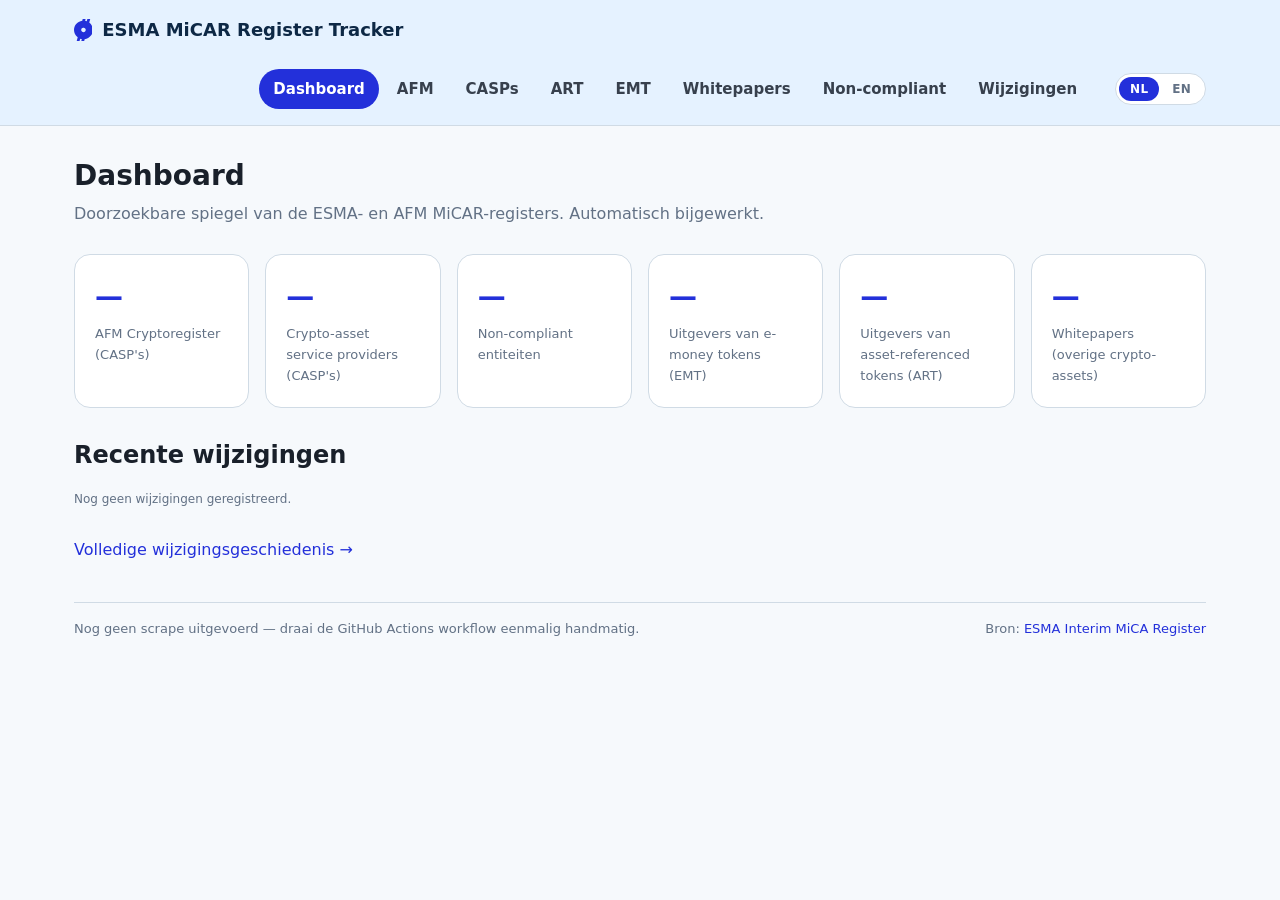
==== index.html @ 4fd8dafd "Add files via upload" ====
<!DOCTYPE html>
<html lang="nl">
<head>
<meta charset="UTF-8">
<meta name="viewport" content="width=device-width, initial-scale=1.0">
<title data-i18n="brand.title">ESMA MiCAR Register Tracker</title>
<link rel="stylesheet" href="assets/css/style.css">
</head>
<body>

<nav class="topnav">
  <div class="topnav__inner">
    <span class="topnav__brand">
      <svg viewBox="0 0 40 48" xmlns="http://www.w3.org/2000/svg"><path d="M33.2853 7.85441L35.4567 0H29.1595L27.8568 4.8861C26.6987 4.46114 25.4683 4.1789 24.2399 3.9661L25.3237 0H19.0264L18.0131 3.82144C12.5852 4.52864 7.59069 7.28865 4.26255 11.6051C-2.68702 20.4503 -0.950287 33.1875 8.0977 39.9805L5.92629 47.8323H12.1538L13.4565 42.9501C14.6146 43.3744 15.8456 43.6573 17.0734 43.8701L15.987 47.8323H22.2112L23.2969 44.0115C28.7255 43.3063 33.7233 40.5469 37.0494 36.2304C44.07 27.3139 42.3326 14.648 33.2853 7.85441ZM20.6915 28.6589C19.718 28.659 18.7662 28.3769 17.9567 27.8482C17.1472 27.3195 16.5162 26.568 16.1435 25.6887C15.7709 24.8094 15.6733 23.8418 15.8632 22.9083C16.053 21.9748 16.5217 21.1173 17.2101 20.4443C17.8985 19.7712 18.7755 19.3128 19.7303 19.1271C20.6852 18.9414 21.6749 19.0366 22.5743 19.4008C23.4738 19.765 24.2425 20.3818 24.7834 21.1732C25.3243 21.9645 25.613 22.895 25.613 23.8467C25.613 26.536 23.4416 28.6589 20.6915 28.6589Z" fill="#2330da"></path></svg>
      <span data-i18n="brand.title">ESMA MiCAR Register Tracker</span>
    </span>
    <div class="topnav__links">
      <a href="index.html" data-nav="dashboard" data-i18n="nav.dashboard">Dashboard</a>
      <a href="register.html?type=afm_casps" data-nav="afm_casps" data-i18n="nav.afm_casps">AFM</a>
      <a href="register.html?type=casps" data-nav="casps" data-i18n="nav.casps">CASPs</a>
      <a href="register.html?type=art" data-nav="art" data-i18n="nav.art">ART</a>
      <a href="register.html?type=emt" data-nav="emt" data-i18n="nav.emt">EMT</a>
      <a href="register.html?type=whitepapers" data-nav="whitepapers" data-i18n="nav.whitepapers">Whitepapers</a>
      <a href="register.html?type=non_compliant" data-nav="non_compliant" data-i18n="nav.non_compliant">Non-compliant</a>
      <a href="changelog.html" data-nav="changelog" data-i18n="nav.changelog">Wijzigingen</a>
    </div>
    <div id="lang-toggle-slot"></div>
  </div>
</nav>

<div class="wrap">
  <div class="page-header">
    <h1 data-i18n="dashboard.title">Dashboard</h1>
    <p data-i18n="dashboard.subtitle">Doorzoekbare spiegel van de 5 officiële ESMA MiCAR-registers. Automatisch bijgewerkt.</p>
  </div>

  <div id="kpi-grid" class="grid grid--6" style="margin-bottom:32px;"></div>

  <h2 data-i18n="dashboard.recentChanges">Recente wijzigingen</h2>
  <div id="recent-changes" class="changelog-list" style="margin-bottom:16px;"></div>
  <p><a href="changelog.html" data-i18n="dashboard.fullHistoryLink">Volledige wijzigingsgeschiedenis &rarr;</a></p>

  <footer class="site-footer">
    <span id="footer-checked" data-i18n="footer.lastCheckedLoading">Laatst gecontroleerd: laden…</span>
    <span><span data-i18n="footer.sourcePrefix">Bron: </span><a href="https://www.esma.europa.eu/esmas-activities/digital-finance-and-innovation/markets-crypto-assets-regulation-mica" target="_blank" rel="noopener" data-i18n="footer.sourceLinkText">ESMA Interim MiCA Register</a></span>
  </footer>
</div>

<script src="assets/js/i18n.js"></script>
<script src="assets/js/app.js"></script>
<script>
applyStaticTranslations();
renderLangToggle(document.getElementById("lang-toggle-slot"));
highlightNav("dashboard");

const KPI_ORDER = ["afm_casps", "casps", "non_compliant", "emt", "art", "whitepapers"];

(async function init() {
  const grid = document.getElementById("kpi-grid");
  const recentEl = document.getElementById("recent-changes");
  const footerChecked = document.getElementById("footer-checked");

  let meta = {};
  try { meta = await fetchJSON("data/meta.json"); } catch (e) { /* first run not done yet */ }

  footerChecked.textContent = meta.last_checked
    ? t("footer.lastChecked", formatTimestamp(meta.last_checked))
    : t("footer.neverChecked");

  for (const key of KPI_ORDER) {
    const count = meta.record_counts ? meta.record_counts[key] : undefined;
    const card = el("a", { class: "card kpi", href: `register.html?type=${key}` }, `
      <div class="kpi__val">${count !== undefined ? count : "—"}</div>
      <div class="kpi__label">${escapeHtml(REGISTERS[key].label)}</div>
    `);
    grid.appendChild(card);
  }

  let changelog = [];
  try { changelog = await fetchJSON("data/history/changelog.json"); } catch (e) { /* none yet */ }

  const recent = changelog.slice(-15).reverse();
  if (!recent.length) {
    recentEl.innerHTML = `<p class="filter-note">${escapeHtml(t("dashboard.noChanges"))}</p>`;
  } else {
    for (const c of recent) {
      recentEl.appendChild(el("div", { class: "changelog-item" }, changelogItemHtml(c)));
    }
  }
})();
</script>
</body>
</html>
---- assets/css/style.css ----
:root {
  --color-primary: #2330da;
  --color-primary-dark: #0d2845;
  --color-primary-light: #0086ff;
  --color-primary-lighter: #e5f2ff;
  --color-space-blue: #0d2845;

  --color-success: #2bc080; --color-success-lighter: #e7fbf4;
  --color-warning: #ffa800; --color-warning-lighter: #fff1d7; --color-warning-ink: #8a5a00;
  --color-error: #ff3c25; --color-error-lighter: #ffece8;

  --grey-700: #19202a; --grey-600: #37404d; --grey-500: #627185;
  --grey-400: #92a8ba; --grey-300: #d0dbe5; --grey-100: #f6f9fc; --white: #ffffff;

  --radius-sm: 4px; --radius-lg: 8px; --radius-2xl: 16px; --radius-pill: 1000px;
  --shadow-small: 0 2px 4px 0 rgba(9,10,12,.04);
  --shadow-medium: 0 4px 28px 0 rgba(9,10,12,.09);

  --bg: #f6f9fc;
  --surface: #ffffff;
  --surface-2: #e5f2ff;
  --text: #19202a;
  --text-muted: #627185;
  --border: #d0dbe5;

  --font-sans: 'Poppins', ui-sans-serif, system-ui, -apple-system, 'Segoe UI', sans-serif;
}

* { box-sizing: border-box; }

body {
  margin: 0;
  background: var(--bg);
  color: var(--text);
  font-family: var(--font-sans);
  font-size: 16px;
  line-height: 1.6;
  -webkit-font-smoothing: antialiased;
}

a { color: var(--color-primary); text-decoration: none; }
a:hover { text-decoration: underline; }

h1, h2, h3 { color: var(--text); line-height: 1.25; margin: 0 0 8px; }

.wrap { max-width: 1180px; margin: 0 auto; padding: 0 24px 64px; }

/* Top nav */
.topnav {
  background: var(--surface-2);
  border-bottom: 1px solid var(--border);
  margin-bottom: 32px;
}
.topnav__inner {
  max-width: 1180px; margin: 0 auto; padding: 16px 24px;
  display: flex; align-items: center; gap: 24px; flex-wrap: wrap;
}
.topnav__brand { display: flex; align-items: center; gap: 10px; font-weight: 700; color: var(--color-space-blue); font-size: 1.125rem; }
.topnav__brand svg { height: 22px; width: auto; }
.topnav__links { display: flex; gap: 4px; flex-wrap: wrap; margin-left: auto; }
.topnav__links a {
  color: var(--grey-600); font-weight: 600; font-size: .9375rem;
  padding: 8px 14px; border-radius: var(--radius-pill); text-decoration: none;
}
.topnav__links a:hover { background: rgba(35,48,218,.08); }
.topnav__links a.active { background: var(--color-primary); color: #fff; }

/* NL/EN language toggle, top right of the nav */
.lang-toggle {
  display: inline-flex; align-items: center; background: var(--surface); border: 1px solid var(--border);
  border-radius: var(--radius-pill); padding: 3px; gap: 2px; flex: none;
}
.lang-toggle__btn {
  font-family: inherit; font-size: .75rem; font-weight: 700; letter-spacing: .02em; cursor: pointer;
  border: none; background: none; color: var(--text-muted); border-radius: var(--radius-pill);
  padding: 5px 11px; transition: background .15s ease, color .15s ease;
}
.lang-toggle__btn:hover { color: var(--text); }
.lang-toggle__btn.is-active { background: var(--color-primary); color: #fff; }

/* Page header */
.page-header { margin-bottom: 28px; }
.page-header h1 { font-size: 1.75rem; font-weight: 700; }
.page-header p { color: var(--text-muted); margin: 4px 0 0; max-width: 70ch; }

/* Cards / grid */
.grid { display: grid; gap: 16px; }
.grid--6 { grid-template-columns: repeat(6, 1fr); }
.grid--5 { grid-template-columns: repeat(5, 1fr); }
.grid--3 { grid-template-columns: repeat(3, 1fr); }
@media (max-width: 960px) { .grid--6 { grid-template-columns: repeat(3, 1fr); } .grid--5 { grid-template-columns: repeat(2, 1fr); } .grid--3 { grid-template-columns: 1fr; } }

.card {
  background: var(--surface); border: 1px solid var(--border);
  border-radius: var(--radius-2xl); padding: 20px;
}
.kpi__val { font-size: 1.75rem; font-weight: 700; color: var(--color-primary); }
.kpi__label { color: var(--text-muted); font-size: .8125rem; margin-top: 4px; }
.kpi a { display:block; }

/* Toolbar (search + filters) */
.toolbar {
  display: flex; flex-wrap: wrap; gap: 12px; align-items: center;
  background: var(--surface); border: 1px solid var(--border); border-radius: var(--radius-2xl);
  padding: 16px 20px; margin-bottom: 12px;
}
.toolbar input[type="search"] {
  font-family: inherit; font-size: .9375rem; color: var(--text);
  border: 1px solid var(--border); border-radius: var(--radius-pill);
  padding: 10px 16px; background: var(--surface-2); flex: 1; min-width: 220px;
  transition: border-color .15s ease, background .15s ease;
}
.toolbar input[type="search"]:focus {
  outline: none; border-color: var(--color-primary); background: var(--surface);
  box-shadow: 0 0 0 3px rgba(35,48,218,.12);
}
.toolbar__count { margin-left: auto; font-size: .8125rem; color: var(--text-muted); white-space: nowrap; }
.btn {
  font-family: inherit; font-weight: 600; font-size: .875rem; cursor: pointer;
  border: 1px solid var(--border); background: var(--surface); color: var(--text);
  border-radius: var(--radius-pill); padding: 9px 18px;
  transition: background .15s ease, border-color .15s ease;
}
.btn:hover { background: var(--surface-2); border-color: var(--color-primary); }
.btn--primary { background: var(--color-primary); border-color: var(--color-primary); color: #fff; }
.btn--primary:hover { background: #1a24b0; }

/* Per-column filter row, rendered as a second <tr> inside the table header.
   Every column gets a compact control here: a text input by default, or a
   select / chip-popover for columns that declare one — styled to match the
   rest of the site (pill shapes, brand-blue focus/active states) rather than
   plain browser form controls. */
table.data thead tr.col-filter-row th.col-filter-cell {
  background: var(--surface); padding: 8px 10px 10px; cursor: default;
  position: relative; vertical-align: top;
}

.col-filter-input {
  width: 100%; box-sizing: border-box; font-family: inherit; font-size: .8125rem; font-weight: 500;
  color: var(--text); border: 1px solid var(--border); border-radius: var(--radius-pill);
  padding: 7px 14px; background: var(--surface-2);
  transition: border-color .15s ease, background-color .15s ease, box-shadow .15s ease;
}
.col-filter-input::placeholder { color: var(--grey-400); }
.col-filter-input:hover { border-color: var(--color-primary-light); }
.col-filter-input:focus {
  outline: none; border-color: var(--color-primary); background: var(--surface);
  box-shadow: 0 0 0 3px rgba(35,48,218,.12);
}

/* Reset-all-filters toolbar button — same shape as .btn, brand-blue text so
   it reads as a "clear" action rather than a primary one. */
.btn--reset { color: var(--color-primary); border-color: var(--color-primary-lighter); background: var(--color-primary-lighter); }
.btn--reset:hover { background: var(--color-primary-light); border-color: var(--color-primary-light); color: #fff; }

/* Custom single-select dropdown for Land / Toezichthouder / Status / Type
   instelling filters. A native <select> can only show plain text per option,
   so it can't carry a flag, an authority glyph, or a status colour the way
   the table cells themselves do — this popover list can. */
.col-filter-dropdown { position: relative; }
.col-filter-dropdown__btn {
  display: flex; align-items: center; justify-content: space-between; gap: 8px; width: 100%;
  font-family: inherit; font-size: .8125rem; font-weight: 600; color: var(--text-muted); cursor: pointer;
  border: 1px solid var(--border); border-radius: var(--radius-pill); background: var(--surface-2);
  padding: 7px 10px 7px 12px; transition: border-color .15s ease, background-color .15s ease, color .15s ease;
}
.col-filter-dropdown__btn:hover { border-color: var(--color-primary-light); color: var(--text); }
.col-filter-dropdown__btn.has-selection { background: var(--color-primary-lighter); border-color: var(--color-primary-light); color: var(--color-primary); }
.col-filter-dropdown__current {
  display: inline-flex; align-items: center; gap: 6px; overflow: hidden; text-overflow: ellipsis; white-space: nowrap;
}
.col-filter-dropdown__chevron { width: 12px; height: 12px; flex: none; }

.col-filter-dropdown__list {
  display: none; position: absolute; top: calc(100% + 6px); left: 0; z-index: 30;
  min-width: 210px; max-width: 280px; max-height: 260px; overflow-y: auto;
  background: var(--surface); border: 1px solid var(--border); border-radius: var(--radius-lg);
  box-shadow: var(--shadow-medium); padding: 6px;
}
.col-filter-dropdown__list.open { display: block; }
.col-filter-dropdown__option {
  display: flex; align-items: center; gap: 8px; font-size: .875rem; color: var(--text);
  padding: 8px 10px; border-radius: var(--radius-sm); cursor: pointer; white-space: nowrap;
}
.col-filter-dropdown__option:hover { background: var(--surface-2); }
.col-filter-dropdown__option.is-selected { background: var(--color-primary-lighter); color: var(--color-primary); font-weight: 600; }
.col-filter-dropdown__check { width: 14px; height: 14px; margin-left: auto; flex: none; visibility: hidden; }
.col-filter-dropdown__option.is-selected .col-filter-dropdown__check { visibility: visible; }

/* Search box pinned to the top of a dropdown popover (Land / Toezichthouder
   have too many options to scan by eye — typing "nede" narrows to Nederland). */
.col-filter-dropdown__search {
  display: block; width: 100%; box-sizing: border-box; margin-bottom: 6px;
  font-family: inherit; font-size: .8125rem; color: var(--text);
  border: 1px solid var(--border); border-radius: var(--radius-pill);
  padding: 6px 12px; background: var(--surface-2);
}
.col-filter-dropdown__search:focus {
  outline: none; border-color: var(--color-primary); background: var(--surface);
  box-shadow: 0 0 0 3px rgba(35,48,218,.12);
}

/* Icons shown inside dropdown option rows (and the button once selected) */
.dropdown-icon--flag { font-size: 1.05em; line-height: 1; }
.status-dot { display: inline-block; width: 9px; height: 9px; border-radius: 50%; flex: none; }
.status-dot--active { background: var(--color-success); }
.status-dot--withdrawn { background: var(--grey-400); }
.status-dot--unknown { background: var(--grey-300); }

/* Chip-popover column filter (used where a column can have multiple values
   selected at once, OR-combined — e.g. CASP Diensten). A native <select>
   can't express "any of these N", and there are too many options (10 MiCAR
   services) to lay out flat inside a table header cell, hence the popover. */
.col-filter-chips { position: relative; }
.col-filter-chips__btn {
  display: flex; align-items: center; justify-content: space-between; gap: 8px; width: 100%;
  font-family: inherit; font-size: .8125rem; font-weight: 600; color: var(--text-muted); cursor: pointer;
  border: 1px solid var(--border); border-radius: var(--radius-pill); background: var(--surface-2);
  padding: 7px 12px; transition: border-color .15s ease, background-color .15s ease, color .15s ease;
}
.col-filter-chips__btn:hover { border-color: var(--color-primary-light); color: var(--text); }
.col-filter-chips__btn.has-selection { background: var(--color-primary-lighter); border-color: var(--color-primary-light); color: var(--color-primary); }
.col-filter-chips__count {
  display: inline-flex; align-items: center; justify-content: center; min-width: 18px; height: 18px;
  padding: 0 5px; border-radius: var(--radius-pill); background: var(--color-primary); color: #fff;
  font-size: .6875rem; font-weight: 700; line-height: 1;
}

.chip-popover {
  display: none; flex-wrap: wrap; gap: 6px; position: absolute; top: calc(100% + 6px); left: 0; z-index: 30;
  width: max-content; max-width: 280px; background: var(--surface); border: 1px solid var(--border);
  border-radius: var(--radius-lg); box-shadow: var(--shadow-medium); padding: 10px;
}
.chip-popover.open { display: flex; }
.chip-popover__clear {
  flex-basis: 100%; text-align: left; font-family: inherit; font-size: .75rem; font-weight: 600;
  color: var(--color-primary); background: none; border: none; cursor: pointer; padding: 0 0 6px; margin: 0;
}
.chip-popover__clear:hover { text-decoration: underline; }
.chip-popover__btn {
  display: inline-flex; align-items: center; gap: 6px; font-family: inherit; font-size: .8125rem; font-weight: 600;
  color: var(--text-muted); cursor: pointer; background: var(--surface-2); border: 1px solid transparent;
  border-radius: var(--radius-pill); padding: 6px 12px 6px 8px; white-space: nowrap;
  transition: background .15s ease, color .15s ease, border-color .15s ease;
}
.chip-popover__btn svg { width: 14px; height: 14px; flex: none; }
.chip-popover__btn:hover { border-color: var(--color-primary-light); color: var(--text); }
.chip-popover__btn.is-active { background: var(--color-primary); color: #fff; }
.chip-popover__btn.is-active svg { color: #fff; }

/* Table */
.table-wrap { overflow-x: auto; background: var(--surface); border: 1px solid var(--border); border-radius: var(--radius-2xl); }
table.data { width: 100%; border-collapse: collapse; font-size: .9375rem; }
table.data th, table.data td { text-align: left; padding: 11px 14px; border-bottom: 1px solid var(--border); white-space: nowrap; }
table.data td.wrap-cell { white-space: normal; max-width: 320px; overflow-wrap: break-word; }
table.data th { font-weight: 600; color: var(--text); background: var(--surface-2); position: sticky; top: 0; cursor: pointer; user-select: none; }
table.data th .arrow { color: var(--text-muted); font-size: .75rem; margin-left: 4px; }
table.data tbody tr:hover { background: var(--surface-2); cursor: pointer; }
table.data tr:last-child td { border-bottom: none; }
.empty-row td { text-align: center; color: var(--text-muted); padding: 32px; }

/* Compact "ellipsis" cells — long text truncates with "…", full text on hover */
.cell-ellipsis {
  display: inline-block; max-width: 220px; overflow: hidden; text-overflow: ellipsis;
  white-space: nowrap; vertical-align: bottom;
}

/* Flag + country code cell */
.flag-cell { display: inline-flex; align-items: center; gap: 6px; font-weight: 500; }
.flag-cell__emoji { font-size: 1.05em; line-height: 1; }

/* Service icons (CASPs) — fixed 10-slot row, dim = not offered, brand-blue = offered */
.service-icons { display: inline-flex; gap: 4px; }
.service-icon {
  display: inline-flex; align-items: center; justify-content: center;
  width: 24px; height: 24px; border-radius: var(--radius-sm);
  background: var(--surface-2); color: var(--grey-400);
}
.service-icon svg { width: 14px; height: 14px; }
.service-icon.is-active { background: var(--color-primary-lighter); color: var(--color-primary); }

/* Same icon glyphs, larger, inside the detail panel's service list */
.subitems svg { width: 16px; height: 16px; color: var(--color-primary); vertical-align: -3px; margin-right: 6px; flex: none; }
.detail-service-desc { color: var(--text-muted); }

/* Badges */
.badge { display: inline-flex; align-items: center; gap: 6px; font-size: .75rem; font-weight: 600;
  padding: 4px 12px; border-radius: var(--radius-pill); background: var(--color-primary-lighter); color: var(--color-primary); white-space: nowrap; }
.badge--success { background: var(--color-success-lighter); color: var(--color-success); }
.badge--warning { background: var(--color-warning-lighter); color: var(--color-warning-ink); }
.badge--error { background: var(--color-error-lighter); color: var(--color-error); }
.badge--neutral { background: var(--border); color: var(--text-muted); }

/* Detail panel (overlay) */
.overlay { position: fixed; inset: 0; background: rgba(13,40,69,.45); display: none; align-items: flex-start; justify-content: center; padding: 48px 16px; z-index: 100; overflow-y: auto; }
.overlay.open { display: flex; }
.detail {
  background: var(--surface); border-radius: var(--radius-2xl); box-shadow: var(--shadow-medium);
  max-width: 640px; width: 100%; padding: 28px; position: relative;
}
.detail__close { position: absolute; top: 16px; right: 16px; background: none; border: none; cursor: pointer; color: var(--text-muted); font-size: 1.25rem; line-height: 1; padding: 4px; }
.detail h2 { font-size: 1.25rem; margin-bottom: 4px; }
.detail__meta { color: var(--text-muted); font-size: .8125rem; margin-bottom: 20px; }
.detail dl { display: grid; grid-template-columns: 160px 1fr; gap: 8px 16px; margin: 0 0 20px; font-size: .9375rem; }
.detail dt { color: var(--text-muted); }
.detail dd { margin: 0; word-break: break-word; }
.detail .subitems { list-style: none; margin: 0; padding: 0; display: flex; flex-direction: column; gap: 10px; }
.detail .subitems li { background: var(--surface-2); border-radius: var(--radius-lg); padding: 10px 14px; font-size: .875rem; }

/* Changelog */
.changelog-list { display: flex; flex-direction: column; gap: 8px; }
.changelog-item { display: flex; align-items: center; gap: 12px; background: var(--surface); border: 1px solid var(--border);
  border-radius: var(--radius-lg); padding: 12px 16px; font-size: .9375rem; }
.changelog-item time { margin-left: auto; color: var(--text-muted); font-size: .8125rem; white-space: nowrap; }
.changelog-item .register-tag { color: var(--text-muted); font-size: .8125rem; }

/* Footer */
.site-footer { margin-top: 40px; padding-top: 16px; border-top: 1px solid var(--border); color: var(--text-muted); font-size: .8125rem; display: flex; flex-wrap: wrap; gap: 8px 16px; justify-content: space-between; }

.filter-note { font-size: .75rem; color: var(--text-muted); }
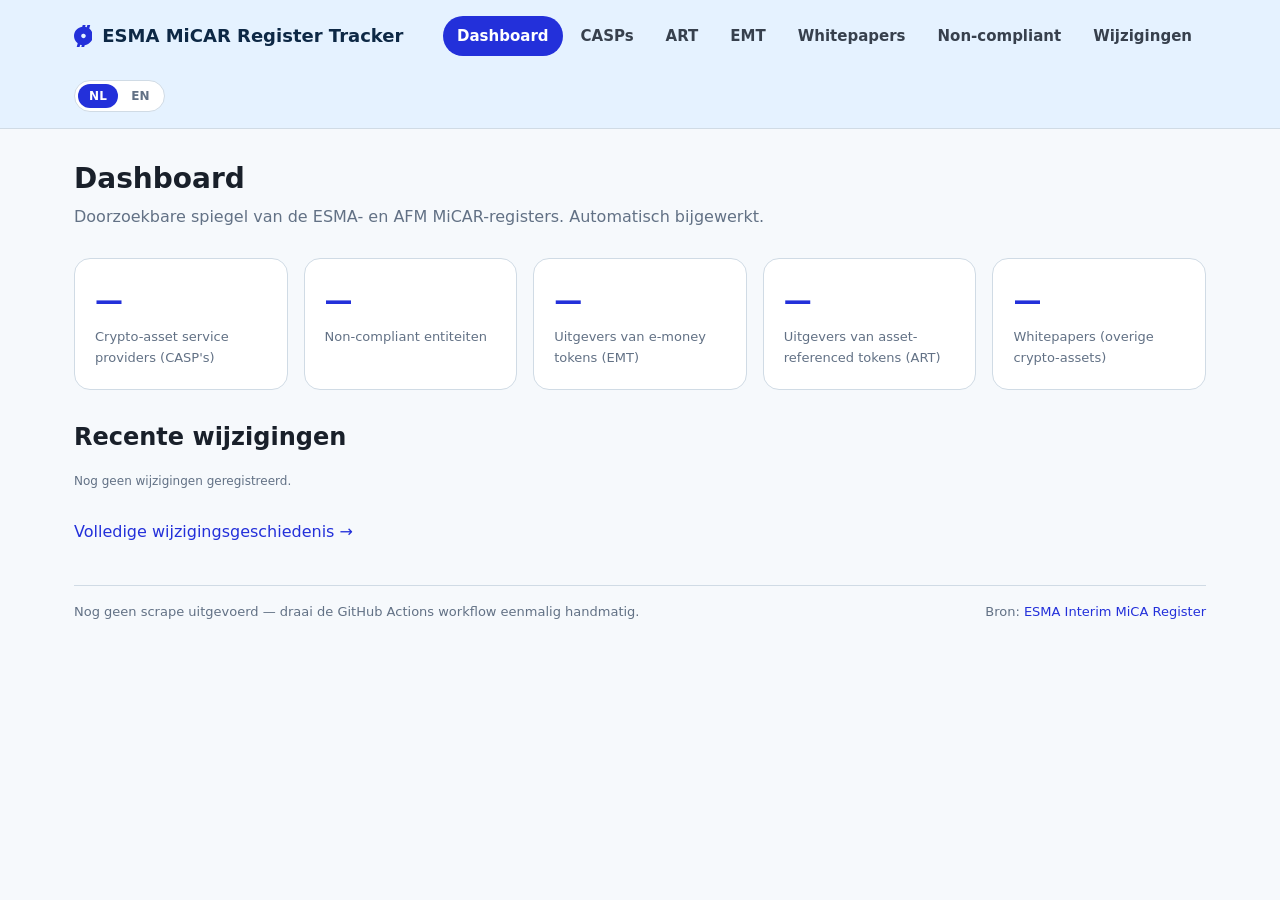
==== commit ee77bdd0: "Add files via upload" ====
--- a/index.html
+++ b/index.html
@@ -16,7 +16,6 @@
     </span>
     <div class="topnav__links">
       <a href="index.html" data-nav="dashboard" data-i18n="nav.dashboard">Dashboard</a>
-      <a href="register.html?type=afm_casps" data-nav="afm_casps" data-i18n="nav.afm_casps">AFM</a>
       <a href="register.html?type=casps" data-nav="casps" data-i18n="nav.casps">CASPs</a>
       <a href="register.html?type=art" data-nav="art" data-i18n="nav.art">ART</a>
       <a href="register.html?type=emt" data-nav="emt" data-i18n="nav.emt">EMT</a>
@@ -34,7 +33,7 @@
     <p data-i18n="dashboard.subtitle">Doorzoekbare spiegel van de 5 officiële ESMA MiCAR-registers. Automatisch bijgewerkt.</p>
   </div>
 
-  <div id="kpi-grid" class="grid grid--6" style="margin-bottom:32px;"></div>
+  <div id="kpi-grid" class="grid grid--5" style="margin-bottom:32px;"></div>
 
   <h2 data-i18n="dashboard.recentChanges">Recente wijzigingen</h2>
   <div id="recent-changes" class="changelog-list" style="margin-bottom:16px;"></div>
@@ -53,7 +52,7 @@
 renderLangToggle(document.getElementById("lang-toggle-slot"));
 highlightNav("dashboard");
 
-const KPI_ORDER = ["afm_casps", "casps", "non_compliant", "emt", "art", "whitepapers"];
+const KPI_ORDER = ["casps", "non_compliant", "emt", "art", "whitepapers"];
 
 (async function init() {
   const grid = document.getElementById("kpi-grid");
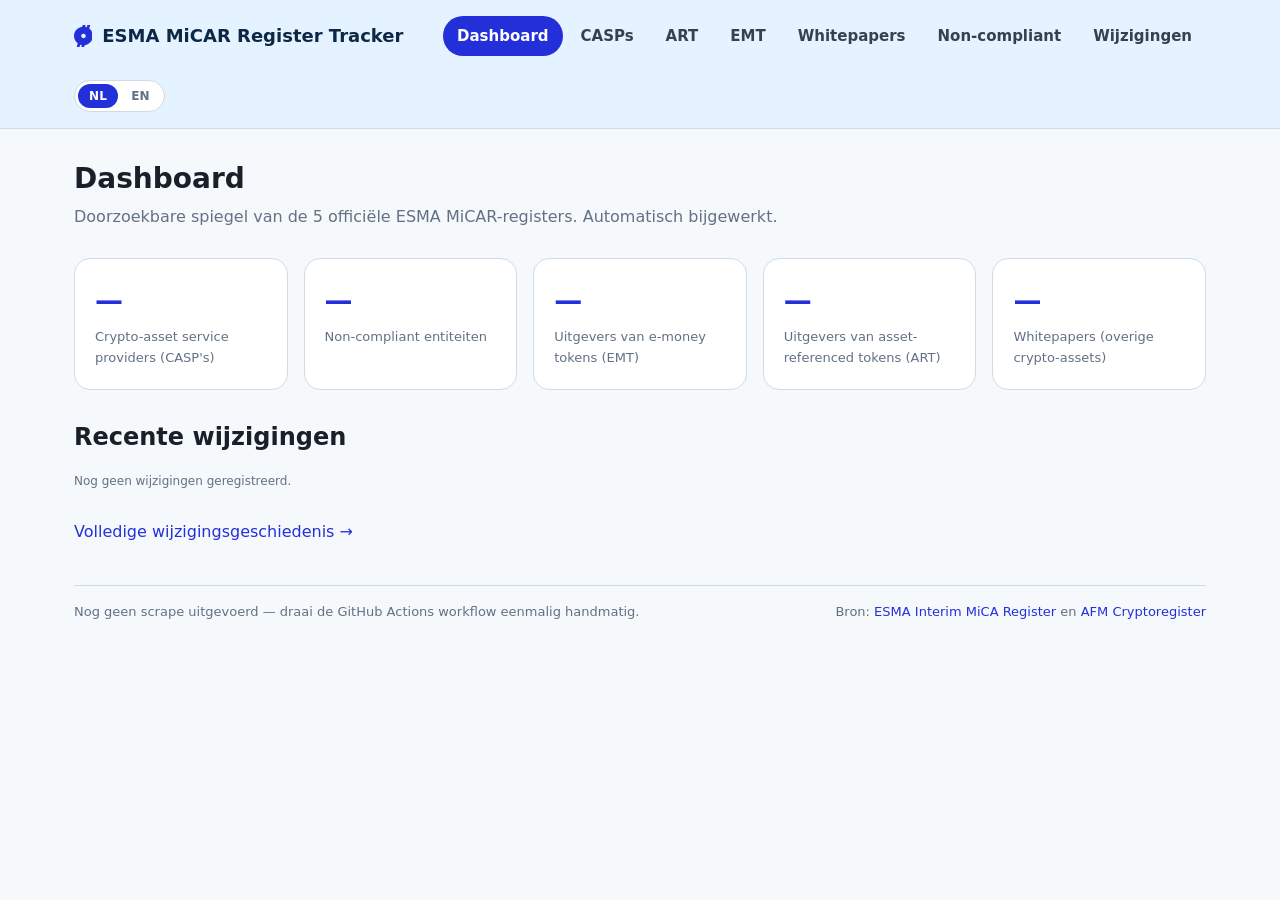
==== commit 6b73f628: "Add files via upload" ====
--- a/index.html
+++ b/index.html
@@ -41,7 +41,7 @@
 
   <footer class="site-footer">
     <span id="footer-checked" data-i18n="footer.lastCheckedLoading">Laatst gecontroleerd: laden…</span>
-    <span><span data-i18n="footer.sourcePrefix">Bron: </span><a href="https://www.esma.europa.eu/esmas-activities/digital-finance-and-innovation/markets-crypto-assets-regulation-mica" target="_blank" rel="noopener" data-i18n="footer.sourceLinkText">ESMA Interim MiCA Register</a></span>
+    <span><span data-i18n="footer.sourcePrefix">Bron: </span><a href="https://www.esma.europa.eu/esmas-activities/digital-finance-and-innovation/markets-crypto-assets-regulation-mica" target="_blank" rel="noopener" data-i18n="footer.sourceLinkText">ESMA Interim MiCA Register</a><span data-i18n="footer.sourceAnd"> en </span><a href="https://www.afm.nl/en/sector/registers/vergunningenregisters/cryptopartijen" target="_blank" rel="noopener" data-i18n="footer.sourceLinkTextAfm">AFM Cryptoregister</a></span>
   </footer>
 </div>
 
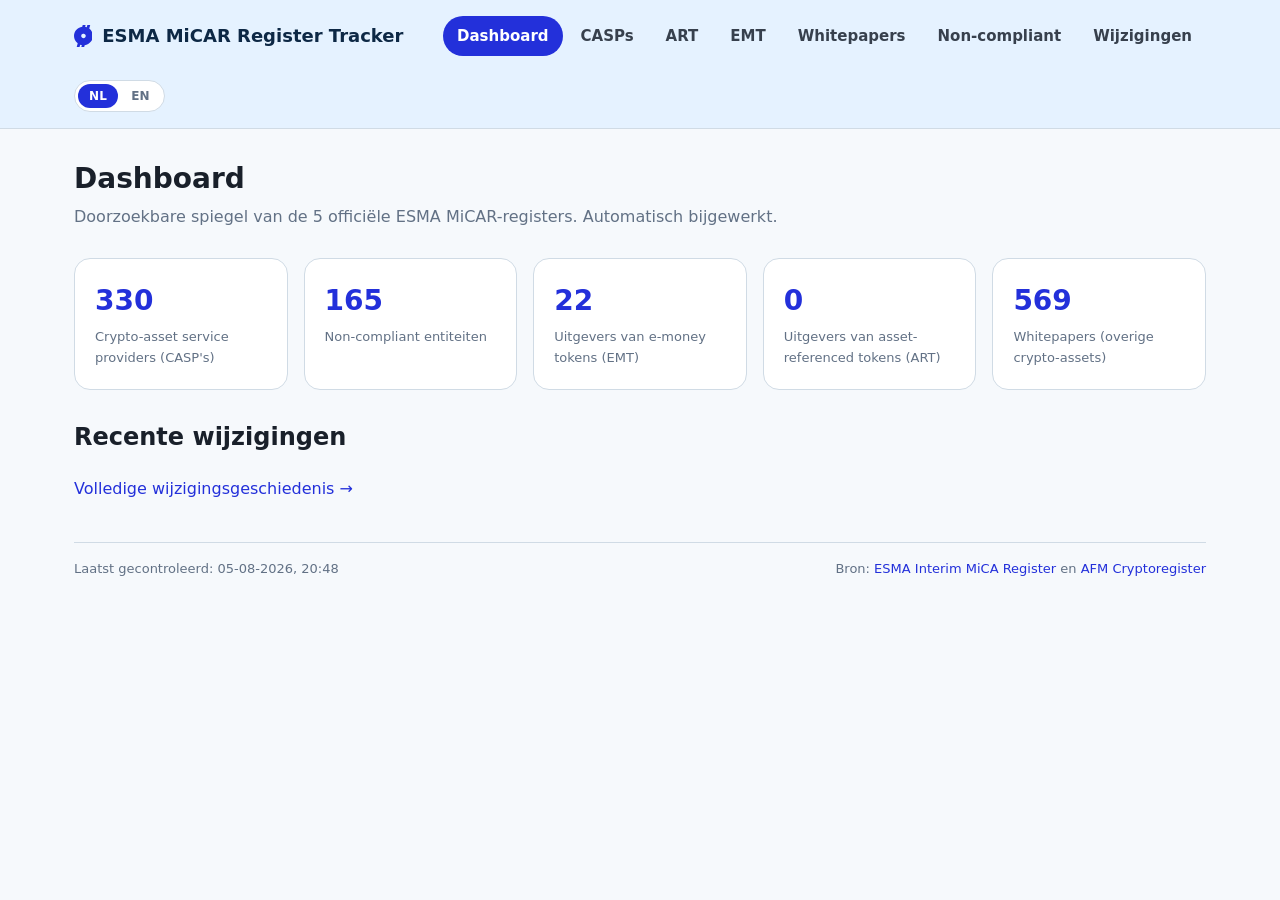
==== commit 66b5e3a8: "Add files via upload" ====
--- a/index.html
+++ b/index.html
@@ -4,6 +4,10 @@
 <meta charset="UTF-8">
 <meta name="viewport" content="width=device-width, initial-scale=1.0">
 <title data-i18n="brand.title">ESMA MiCAR Register Tracker</title>
+<link rel="icon" href="assets/favicon.svg" type="image/svg+xml">
+<link rel="icon" href="assets/favicon-32.png" sizes="32x32" type="image/png">
+<link rel="icon" href="assets/favicon.ico" sizes="any">
+<link rel="apple-touch-icon" href="assets/apple-touch-icon.png">
 <link rel="stylesheet" href="assets/css/style.css">
 </head>
 <body>
@@ -78,12 +82,15 @@
   let changelog = [];
   try { changelog = await fetchJSON("data/history/changelog.json"); } catch (e) { /* none yet */ }
 
-  const recent = changelog.slice(-15).reverse();
+  // Newest run first, most important (CASPs - especially brand-new ones -
+  // then EMT/ART/Whitepapers/Non-compliant) first within that run; see
+  // sortChangelogForDisplay() in app.js.
+  const recent = sortChangelogForDisplay(changelog).slice(0, 15);
   if (!recent.length) {
     recentEl.innerHTML = `<p class="filter-note">${escapeHtml(t("dashboard.noChanges"))}</p>`;
   } else {
     for (const c of recent) {
-      recentEl.appendChild(el("div", { class: "changelog-item" }, changelogItemHtml(c)));
+      recentEl.appendChild(buildChangelogItem(c));
     }
   }
 })();
--- a/assets/css/style.css
+++ b/assets/css/style.css
@@ -248,6 +248,29 @@
 .chip-popover__btn.is-active { background: var(--color-primary); color: #fff; }
 .chip-popover__btn.is-active svg { color: #fff; }
 
+/* Page-size segmented control (10 / 25 / 50) — same visual pattern as the
+   NL/EN lang-toggle in the top nav, so the toolbar reads as one family. */
+.page-size-toggle {
+  display: inline-flex; align-items: center; background: var(--surface-2); border: 1px solid var(--border);
+  border-radius: var(--radius-pill); padding: 3px; gap: 2px; flex: none;
+}
+.page-size-toggle__label { font-size: .75rem; color: var(--text-muted); font-weight: 600; padding: 0 8px 0 10px; white-space: nowrap; }
+.page-size-toggle__btn {
+  font-family: inherit; font-size: .8125rem; font-weight: 700; cursor: pointer;
+  border: none; background: none; color: var(--text-muted); border-radius: var(--radius-pill);
+  padding: 6px 13px; transition: background .15s ease, color .15s ease;
+}
+.page-size-toggle__btn:hover { color: var(--text); }
+.page-size-toggle__btn.is-active { background: var(--color-primary); color: #fff; }
+
+/* Pager below the table */
+.pagination-bar {
+  display: flex; align-items: center; justify-content: center; gap: 16px;
+  padding: 16px 0 0;
+}
+.pagination-bar__info { font-size: .8125rem; color: var(--text-muted); white-space: nowrap; }
+.pagination-bar__btn:disabled { opacity: .4; cursor: default; pointer-events: none; }
+
 /* Table */
 .table-wrap { overflow-x: auto; background: var(--surface); border: 1px solid var(--border); border-radius: var(--radius-2xl); }
 table.data { width: 100%; border-collapse: collapse; font-size: .9375rem; }
@@ -257,7 +280,11 @@
 table.data th .arrow { color: var(--text-muted); font-size: .75rem; margin-left: 4px; }
 table.data tbody tr:hover { background: var(--surface-2); cursor: pointer; }
 table.data tr:last-child td { border-bottom: none; }
-.empty-row td { text-align: center; color: var(--text-muted); padding: 32px; }
+/* Higher selector specificity than "table.data td"'s white-space: nowrap
+   above (which otherwise wins regardless of source order) - needed so long
+   empty-state text (e.g. the "to the moon"/"wen lambo" easter eggs) actually
+   wraps instead of overflowing the table in one unbroken line. */
+table.data tr.empty-row td { text-align: center; color: var(--text-muted); padding: 32px; white-space: normal; }
 
 /* Compact "ellipsis" cells — long text truncates with "…", full text on hover */
 .cell-ellipsis {
@@ -318,3 +345,32 @@
 .site-footer { margin-top: 40px; padding-top: 16px; border-top: 1px solid var(--border); color: var(--text-muted); font-size: .8125rem; display: flex; flex-wrap: wrap; gap: 8px 16px; justify-content: space-between; }
 
 .filter-note { font-size: .75rem; color: var(--text-muted); }
+
+/* Easter eggs — Konami code (logo coin-spin + ₿ fireworks shooting up from
+   the bottom of the screen) and typing "satoshi" anywhere (a toast with the
+   Bitcoin genesis block's headline). See "Easter eggs" in assets/js/app.js. */
+.topnav__brand svg.coin-spin { animation: coin-spin-anim .9s ease-in-out; }
+@keyframes coin-spin-anim {
+  0% { transform: rotate(0deg) scale(1); }
+  50% { transform: rotate(360deg) scale(1.25); }
+  100% { transform: rotate(720deg) scale(1); }
+}
+
+.btc-firework-layer { position: fixed; inset: 0; pointer-events: none; z-index: 9999; overflow: hidden; }
+.btc-firework-piece {
+  position: absolute; bottom: -40px; color: var(--color-primary); font-weight: 700;
+  animation-name: btc-firework-launch; animation-timing-function: cubic-bezier(.15, .6, .4, 1); animation-fill-mode: forwards;
+}
+@keyframes btc-firework-launch {
+  0% { transform: translateY(0) rotate(0deg) scale(.7); opacity: 1; }
+  15% { opacity: 1; }
+  100% { transform: translateY(-115vh) rotate(360deg) scale(1.15); opacity: 0; }
+}
+
+.easter-toast {
+  position: fixed; right: 20px; bottom: 20px; z-index: 9999; max-width: 340px;
+  background: var(--surface); border: 1px solid var(--color-primary-light); border-radius: var(--radius-lg);
+  box-shadow: var(--shadow-medium); padding: 14px 18px; font-size: .8125rem; color: var(--text); line-height: 1.5;
+  opacity: 0; transform: translateY(12px); transition: opacity .3s ease, transform .3s ease;
+}
+.easter-toast.is-visible { opacity: 1; transform: translateY(0); }
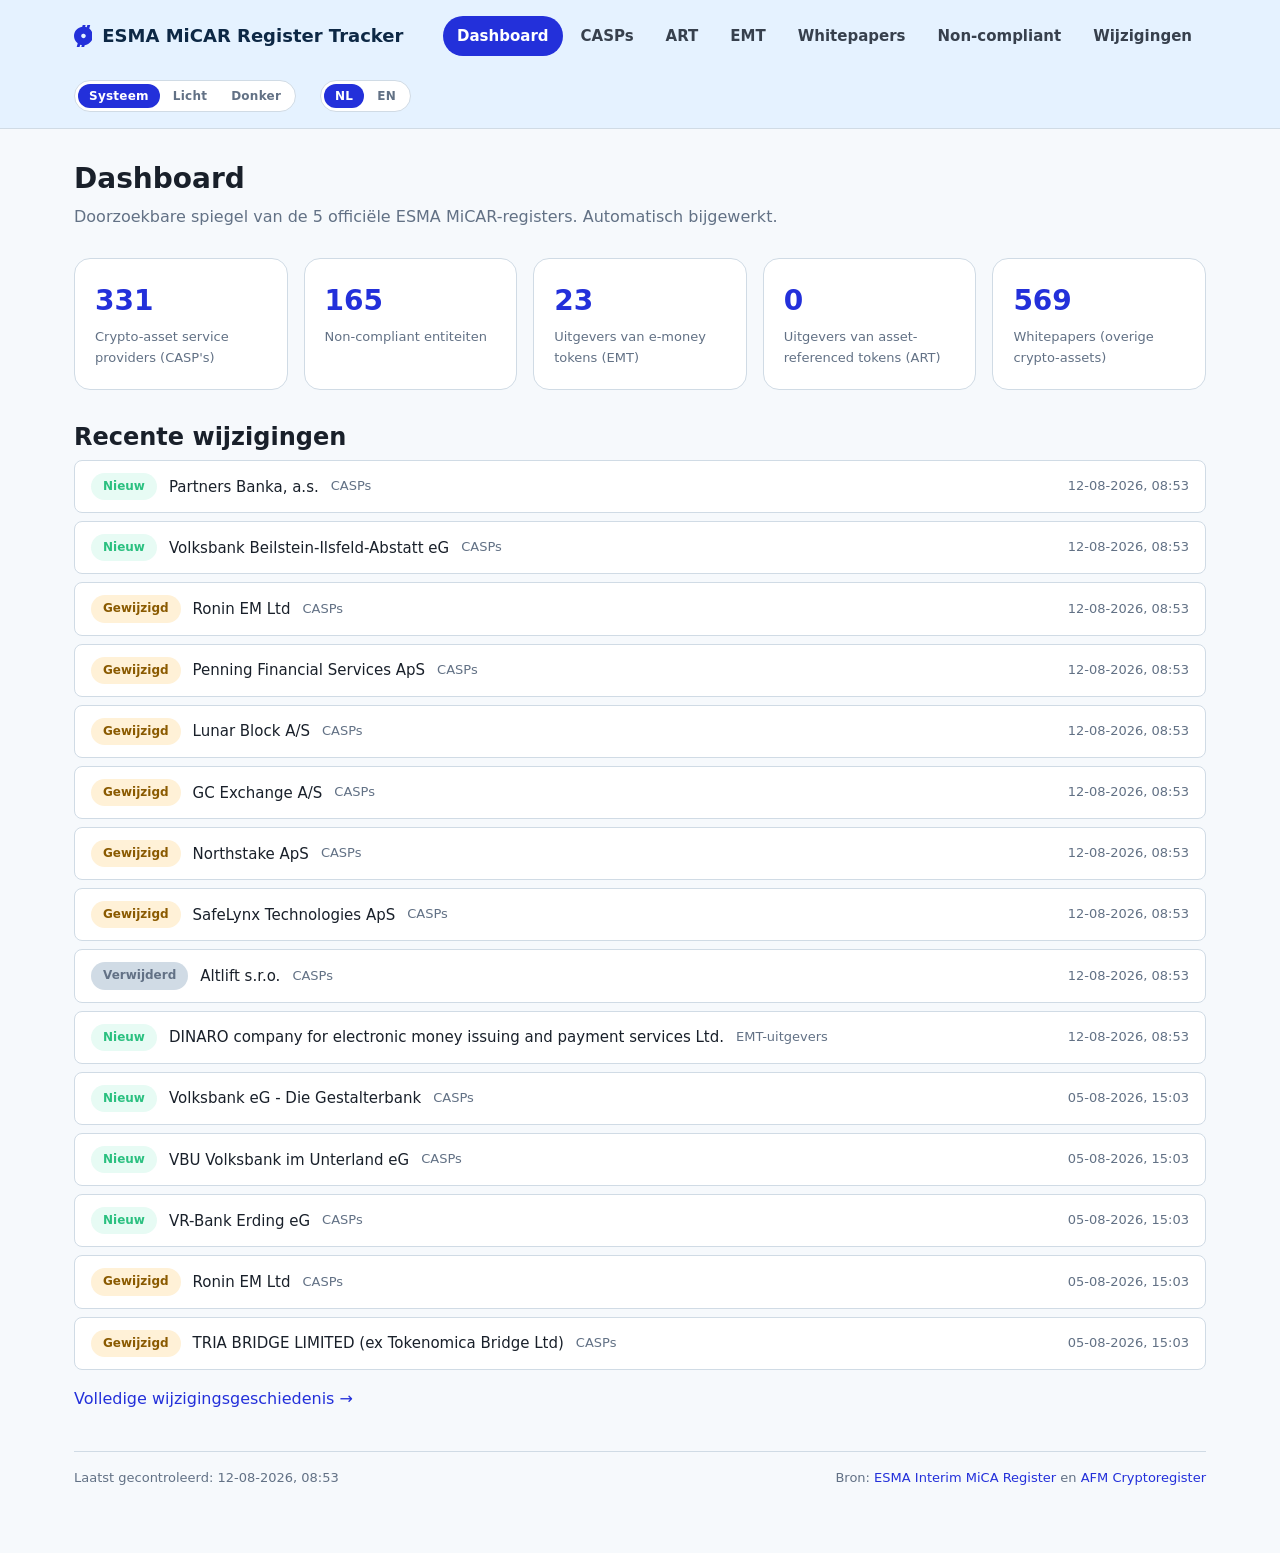
==== commit 3e475fcc: "Add files via upload" ====
--- a/index.html
+++ b/index.html
@@ -3,6 +3,23 @@
 <head>
 <meta charset="UTF-8">
 <meta name="viewport" content="width=device-width, initial-scale=1.0">
+<script>
+// Resolves and applies the light/dark theme before the stylesheet paints, so
+// the page never flashes the "wrong" theme while assets/js/app.js (which
+// re-derives the same value - see resolveTheme()/applyTheme() there, the
+// source of truth for this logic) is still loading. Defaults to the OS/
+// browser's prefers-color-scheme setting; esma-tracker-theme in localStorage
+// (set via the Systeem/Licht/Donker toggle in the topnav) overrides it.
+(function () {
+  try {
+    var stored = localStorage.getItem("esma-tracker-theme");
+    var dark = stored === "dark" || (stored !== "light" && window.matchMedia && window.matchMedia("(prefers-color-scheme: dark)").matches);
+    var theme = dark ? "dark" : "light";
+    document.documentElement.setAttribute("data-theme", theme);
+    document.documentElement.style.colorScheme = theme;
+  } catch (e) { /* localStorage/matchMedia unavailable - CSS default (light) applies */ }
+})();
+</script>
 <title data-i18n="brand.title">ESMA MiCAR Register Tracker</title>
 <link rel="icon" href="assets/favicon.svg" type="image/svg+xml">
 <link rel="icon" href="assets/favicon-32.png" sizes="32x32" type="image/png">
@@ -27,6 +44,7 @@
       <a href="register.html?type=non_compliant" data-nav="non_compliant" data-i18n="nav.non_compliant">Non-compliant</a>
       <a href="changelog.html" data-nav="changelog" data-i18n="nav.changelog">Wijzigingen</a>
     </div>
+    <div id="theme-toggle-slot"></div>
     <div id="lang-toggle-slot"></div>
   </div>
 </nav>
@@ -53,6 +71,7 @@
 <script src="assets/js/app.js"></script>
 <script>
 applyStaticTranslations();
+renderThemeToggle(document.getElementById("theme-toggle-slot"));
 renderLangToggle(document.getElementById("lang-toggle-slot"));
 highlightNav("dashboard");
 
--- a/assets/css/style.css
+++ b/assets/css/style.css
@@ -1,4 +1,9 @@
 :root {
+  /* Tells the browser both schemes are supported, so native chrome (scrollbars,
+     the page's default background before CSS paints, form-control chrome) picks
+     the right one immediately instead of always defaulting to light. */
+  color-scheme: light dark;
+
   --color-primary: #2330da;
   --color-primary-dark: #0d2845;
   --color-primary-light: #0086ff;
@@ -23,8 +28,56 @@
   --text-muted: #627185;
   --border: #d0dbe5;
 
+  /* Brand-blue tints used for hover/focus feedback (nav link hover, search/filter
+     focus rings) - kept as variables (rather than the raw rgba() values inline)
+     so dark mode can bump their opacity for visibility against dark surfaces. */
+  --focus-ring: rgba(35,48,218,.12);
+  --nav-hover-tint: rgba(35,48,218,.08);
+
   --font-sans: 'Poppins', ui-sans-serif, system-ui, -apple-system, 'Segoe UI', sans-serif;
 }
+
+/* Dark mode - driven by a data-theme="light"/"dark" attribute on <html>, not a
+   plain @media query, so it can be a user-controlled toggle rather than being
+   locked to the OS setting. The actual light-vs-dark resolution (device
+   preference by default, saved override once the user picks one) happens in
+   JS - see the no-flash inline snippet in each page's <head> (sets the
+   attribute before first paint) and renderThemeToggle()/applyTheme() in
+   app.js (the toggle itself, and reacting live if the OS setting changes
+   while "systeem/auto" is active). This file only needs the final outcome. */
+:root[data-theme="dark"] {
+  color-scheme: dark;
+  --color-primary: #6d8cff;
+  --color-primary-dark: #dbe6ff;
+  --color-primary-light: #4fb3ff;
+  --color-primary-lighter: #16264a;
+  --color-space-blue: #eef4fa;
+
+  --color-success: #34d399; --color-success-lighter: #123626;
+  --color-warning: #ffb84d; --color-warning-lighter: #3a2a08; --color-warning-ink: #ffd699;
+  --color-error: #ff7a68; --color-error-lighter: #3a1712;
+
+  --grey-700: #eef4fa; --grey-600: #c3d2e0; --grey-500: #93a8bd;
+  --grey-400: #7d93a8; --grey-300: #3a526b; --grey-100: #16263b; --white: #f2f6fa;
+
+  --shadow-small: 0 2px 4px 0 rgba(0,0,0,.24);
+  --shadow-medium: 0 4px 28px 0 rgba(0,0,0,.45);
+
+  --bg: #0b1f33;
+  --surface: #122a44;
+  --surface-2: #1a3a5c;
+  --text: #eef4fa;
+  --text-muted: #93a8bd;
+  --border: #24435f;
+
+  --focus-ring: rgba(109,140,255,.28);
+  --nav-hover-tint: rgba(109,140,255,.16);
+}
+
+/* Explicit "light" choice needs no var overrides (the base :root above already
+   holds the light values) - just tells the browser to render native form
+   controls/scrollbars light too, even if the OS itself is set to dark. */
+:root[data-theme="light"] { color-scheme: light; }
 
 * { box-sizing: border-box; }
 
@@ -62,7 +115,7 @@
   color: var(--grey-600); font-weight: 600; font-size: .9375rem;
   padding: 8px 14px; border-radius: var(--radius-pill); text-decoration: none;
 }
-.topnav__links a:hover { background: rgba(35,48,218,.08); }
+.topnav__links a:hover { background: var(--nav-hover-tint); }
 .topnav__links a.active { background: var(--color-primary); color: #fff; }
 
 /* NL/EN language toggle, top right of the nav */
@@ -77,6 +130,22 @@
 }
 .lang-toggle__btn:hover { color: var(--text); }
 .lang-toggle__btn.is-active { background: var(--color-primary); color: #fff; }
+
+/* Systeem/Licht/Donker theme toggle, same segmented-pill pattern as the NL/EN
+   lang-toggle above (and .page-size-toggle further down) - kept as its own
+   class rather than reusing .lang-toggle so the two independent toggles in
+   the topnav can be told apart/targeted separately if either needs to change. */
+.theme-toggle {
+  display: inline-flex; align-items: center; background: var(--surface); border: 1px solid var(--border);
+  border-radius: var(--radius-pill); padding: 3px; gap: 2px; flex: none;
+}
+.theme-toggle__btn {
+  font-family: inherit; font-size: .75rem; font-weight: 700; letter-spacing: .02em; cursor: pointer;
+  border: none; background: none; color: var(--text-muted); border-radius: var(--radius-pill);
+  padding: 5px 11px; transition: background .15s ease, color .15s ease;
+}
+.theme-toggle__btn:hover { color: var(--text); }
+.theme-toggle__btn.is-active { background: var(--color-primary); color: #fff; }
 
 /* Page header */
 .page-header { margin-bottom: 28px; }
@@ -112,7 +181,7 @@
 }
 .toolbar input[type="search"]:focus {
   outline: none; border-color: var(--color-primary); background: var(--surface);
-  box-shadow: 0 0 0 3px rgba(35,48,218,.12);
+  box-shadow: 0 0 0 3px var(--focus-ring);
 }
 .toolbar__count { margin-left: auto; font-size: .8125rem; color: var(--text-muted); white-space: nowrap; }
 .btn {
@@ -145,7 +214,7 @@
 .col-filter-input:hover { border-color: var(--color-primary-light); }
 .col-filter-input:focus {
   outline: none; border-color: var(--color-primary); background: var(--surface);
-  box-shadow: 0 0 0 3px rgba(35,48,218,.12);
+  box-shadow: 0 0 0 3px var(--focus-ring);
 }
 
 /* Reset-all-filters toolbar button — same shape as .btn, brand-blue text so
@@ -197,7 +266,7 @@
 }
 .col-filter-dropdown__search:focus {
   outline: none; border-color: var(--color-primary); background: var(--surface);
-  box-shadow: 0 0 0 3px rgba(35,48,218,.12);
+  box-shadow: 0 0 0 3px var(--focus-ring);
 }
 
 /* Icons shown inside dropdown option rows (and the button once selected) */
@@ -336,10 +405,28 @@
 
 /* Changelog */
 .changelog-list { display: flex; flex-direction: column; gap: 8px; }
-.changelog-item { display: flex; align-items: center; gap: 12px; background: var(--surface); border: 1px solid var(--border);
+.changelog-item { display: flex; flex-wrap: wrap; align-items: center; gap: 12px; background: var(--surface); border: 1px solid var(--border);
   border-radius: var(--radius-lg); padding: 12px 16px; font-size: .9375rem; }
 .changelog-item time { margin-left: auto; color: var(--text-muted); font-size: .8125rem; white-space: nowrap; }
 .changelog-item .register-tag { color: var(--text-muted); font-size: .8125rem; }
+
+/* Added/changed/removed rows are clickable to open the same detail overlay a
+   register-table row would (see buildChangelogItem() in app.js) - same hover
+   affordance as a register table row (table.data tbody tr:hover above). */
+.changelog-item.is-clickable { cursor: pointer; }
+.changelog-item.is-clickable:hover { background: var(--surface-2); }
+
+/* "What changed" callout shown above a changed record's regular fields in
+   the detail overlay, when opened from the changelog (see openDetail()'s
+   optional changeLines argument in app.js) - warning-tinted so it visually
+   reads as "the delta," distinct from the rest of the (unstyled) fields. */
+.detail-change-summary {
+  background: var(--color-warning-lighter); border: 1px solid var(--color-warning);
+  border-radius: var(--radius-lg); padding: 14px 16px; margin-bottom: 20px;
+}
+.detail-change-summary h3 { margin: 0 0 8px; font-size: .9375rem; color: var(--color-warning-ink); }
+.detail-change-summary ul { margin: 0; padding-left: 18px; font-size: .875rem; color: var(--color-warning-ink); }
+.detail-change-summary li { padding: 2px 0; }
 
 /* Footer */
 .site-footer { margin-top: 40px; padding-top: 16px; border-top: 1px solid var(--border); color: var(--text-muted); font-size: .8125rem; display: flex; flex-wrap: wrap; gap: 8px 16px; justify-content: space-between; }
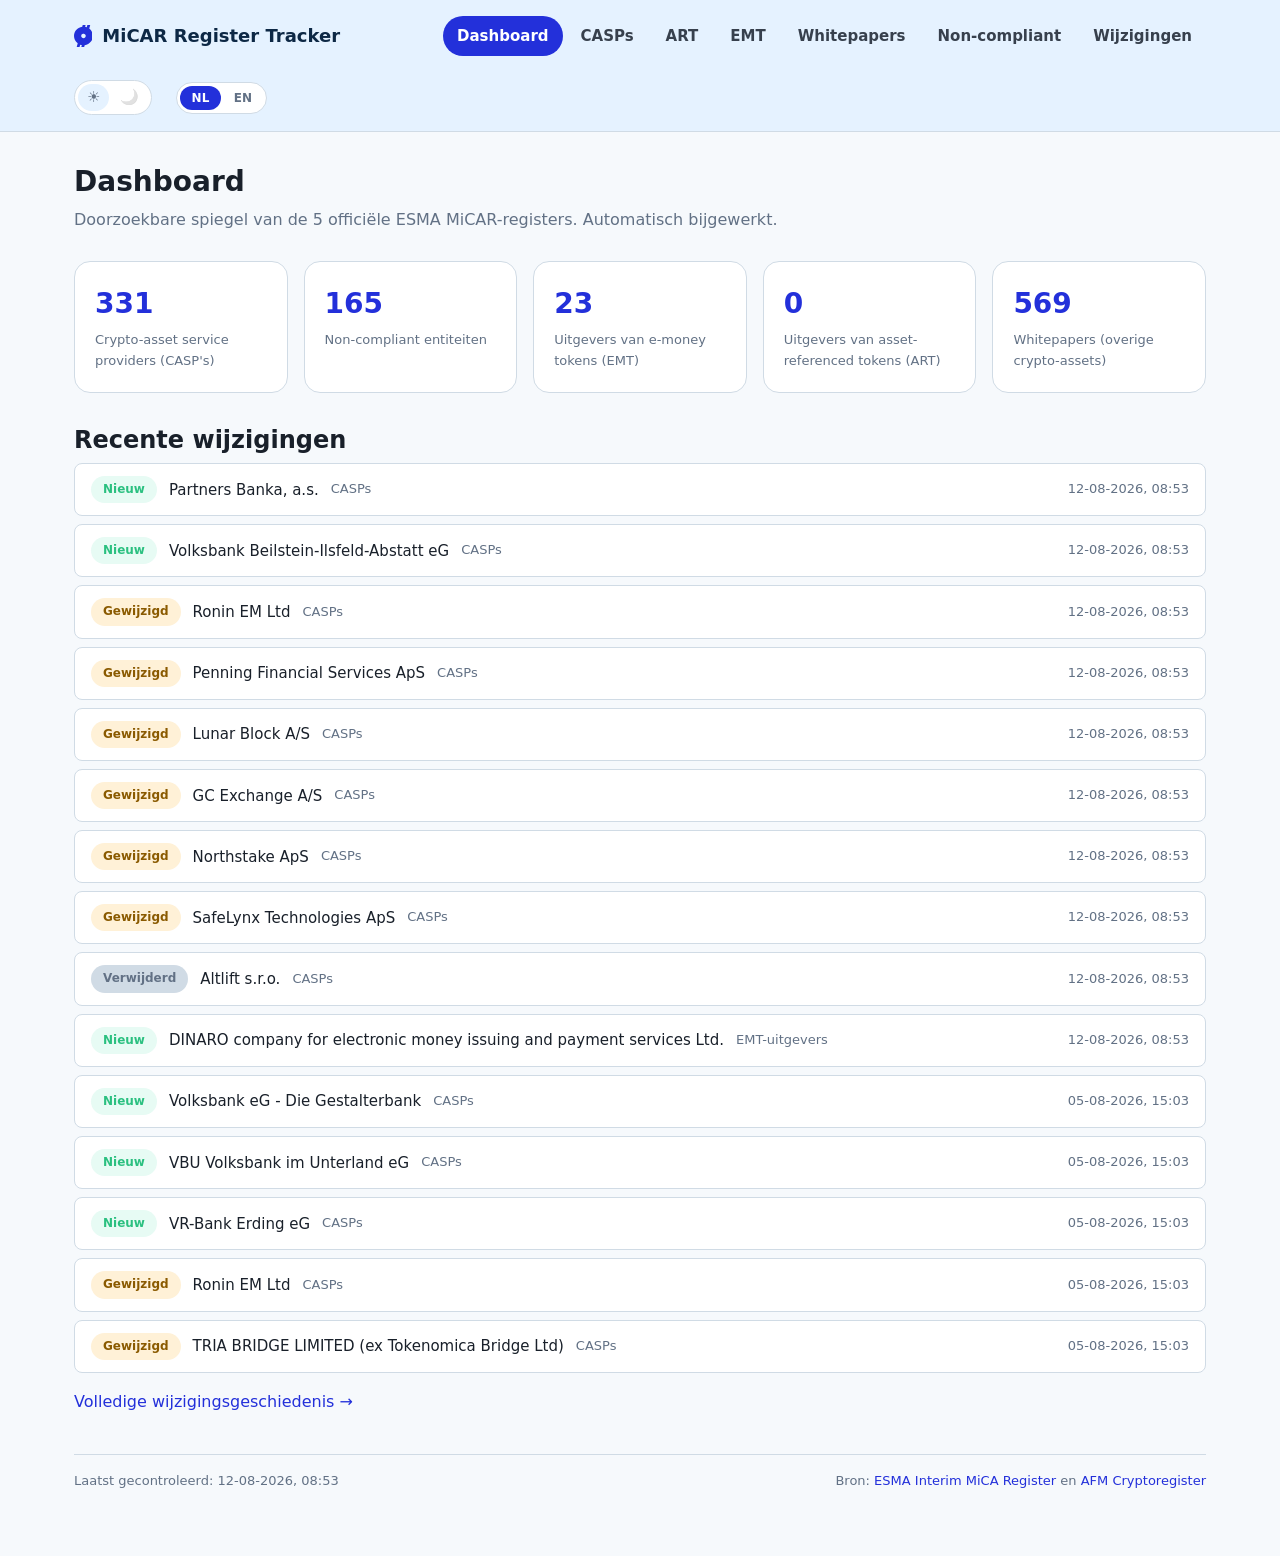
==== commit 57bf9a0f: "Add files via upload" ====
--- a/index.html
+++ b/index.html
@@ -7,20 +7,21 @@
 // Resolves and applies the light/dark theme before the stylesheet paints, so
 // the page never flashes the "wrong" theme while assets/js/app.js (which
 // re-derives the same value - see resolveTheme()/applyTheme() there, the
-// source of truth for this logic) is still loading. Defaults to the OS/
-// browser's prefers-color-scheme setting; esma-tracker-theme in localStorage
-// (set via the Systeem/Licht/Donker toggle in the topnav) overrides it.
+// source of truth for this logic) is still loading. Every fresh visit starts
+// from the OS/browser's prefers-color-scheme setting; esma-tracker-theme in
+// sessionStorage (set via the ☀️/🌙 toggle in the topnav) overrides it for
+// the rest of this browsing session only - not remembered across visits.
 (function () {
   try {
-    var stored = localStorage.getItem("esma-tracker-theme");
+    var stored = sessionStorage.getItem("esma-tracker-theme");
     var dark = stored === "dark" || (stored !== "light" && window.matchMedia && window.matchMedia("(prefers-color-scheme: dark)").matches);
     var theme = dark ? "dark" : "light";
     document.documentElement.setAttribute("data-theme", theme);
     document.documentElement.style.colorScheme = theme;
-  } catch (e) { /* localStorage/matchMedia unavailable - CSS default (light) applies */ }
+  } catch (e) { /* sessionStorage/matchMedia unavailable - CSS default (light) applies */ }
 })();
 </script>
-<title data-i18n="brand.title">ESMA MiCAR Register Tracker</title>
+<title data-i18n="brand.title">MiCAR Register Tracker</title>
 <link rel="icon" href="assets/favicon.svg" type="image/svg+xml">
 <link rel="icon" href="assets/favicon-32.png" sizes="32x32" type="image/png">
 <link rel="icon" href="assets/favicon.ico" sizes="any">
@@ -33,7 +34,7 @@
   <div class="topnav__inner">
     <span class="topnav__brand">
       <svg viewBox="0 0 40 48" xmlns="http://www.w3.org/2000/svg"><path d="M33.2853 7.85441L35.4567 0H29.1595L27.8568 4.8861C26.6987 4.46114 25.4683 4.1789 24.2399 3.9661L25.3237 0H19.0264L18.0131 3.82144C12.5852 4.52864 7.59069 7.28865 4.26255 11.6051C-2.68702 20.4503 -0.950287 33.1875 8.0977 39.9805L5.92629 47.8323H12.1538L13.4565 42.9501C14.6146 43.3744 15.8456 43.6573 17.0734 43.8701L15.987 47.8323H22.2112L23.2969 44.0115C28.7255 43.3063 33.7233 40.5469 37.0494 36.2304C44.07 27.3139 42.3326 14.648 33.2853 7.85441ZM20.6915 28.6589C19.718 28.659 18.7662 28.3769 17.9567 27.8482C17.1472 27.3195 16.5162 26.568 16.1435 25.6887C15.7709 24.8094 15.6733 23.8418 15.8632 22.9083C16.053 21.9748 16.5217 21.1173 17.2101 20.4443C17.8985 19.7712 18.7755 19.3128 19.7303 19.1271C20.6852 18.9414 21.6749 19.0366 22.5743 19.4008C23.4738 19.765 24.2425 20.3818 24.7834 21.1732C25.3243 21.9645 25.613 22.895 25.613 23.8467C25.613 26.536 23.4416 28.6589 20.6915 28.6589Z" fill="#2330da"></path></svg>
-      <span data-i18n="brand.title">ESMA MiCAR Register Tracker</span>
+      <span data-i18n="brand.title">MiCAR Register Tracker</span>
     </span>
     <div class="topnav__links">
       <a href="index.html" data-nav="dashboard" data-i18n="nav.dashboard">Dashboard</a>
--- a/assets/css/style.css
+++ b/assets/css/style.css
@@ -140,12 +140,13 @@
   border-radius: var(--radius-pill); padding: 3px; gap: 2px; flex: none;
 }
 .theme-toggle__btn {
-  font-family: inherit; font-size: .75rem; font-weight: 700; letter-spacing: .02em; cursor: pointer;
+  font-family: inherit; font-size: .9375rem; line-height: 1; cursor: pointer;
   border: none; background: none; color: var(--text-muted); border-radius: var(--radius-pill);
-  padding: 5px 11px; transition: background .15s ease, color .15s ease;
-}
-.theme-toggle__btn:hover { color: var(--text); }
-.theme-toggle__btn.is-active { background: var(--color-primary); color: #fff; }
+  padding: 6px 9px; transition: background .15s ease, color .15s ease, opacity .15s ease;
+  opacity: .55; filter: grayscale(1);
+}
+.theme-toggle__btn:hover { opacity: .85; }
+.theme-toggle__btn.is-active { background: var(--color-primary-lighter); opacity: 1; filter: none; }
 
 /* Page header */
 .page-header { margin-bottom: 28px; }
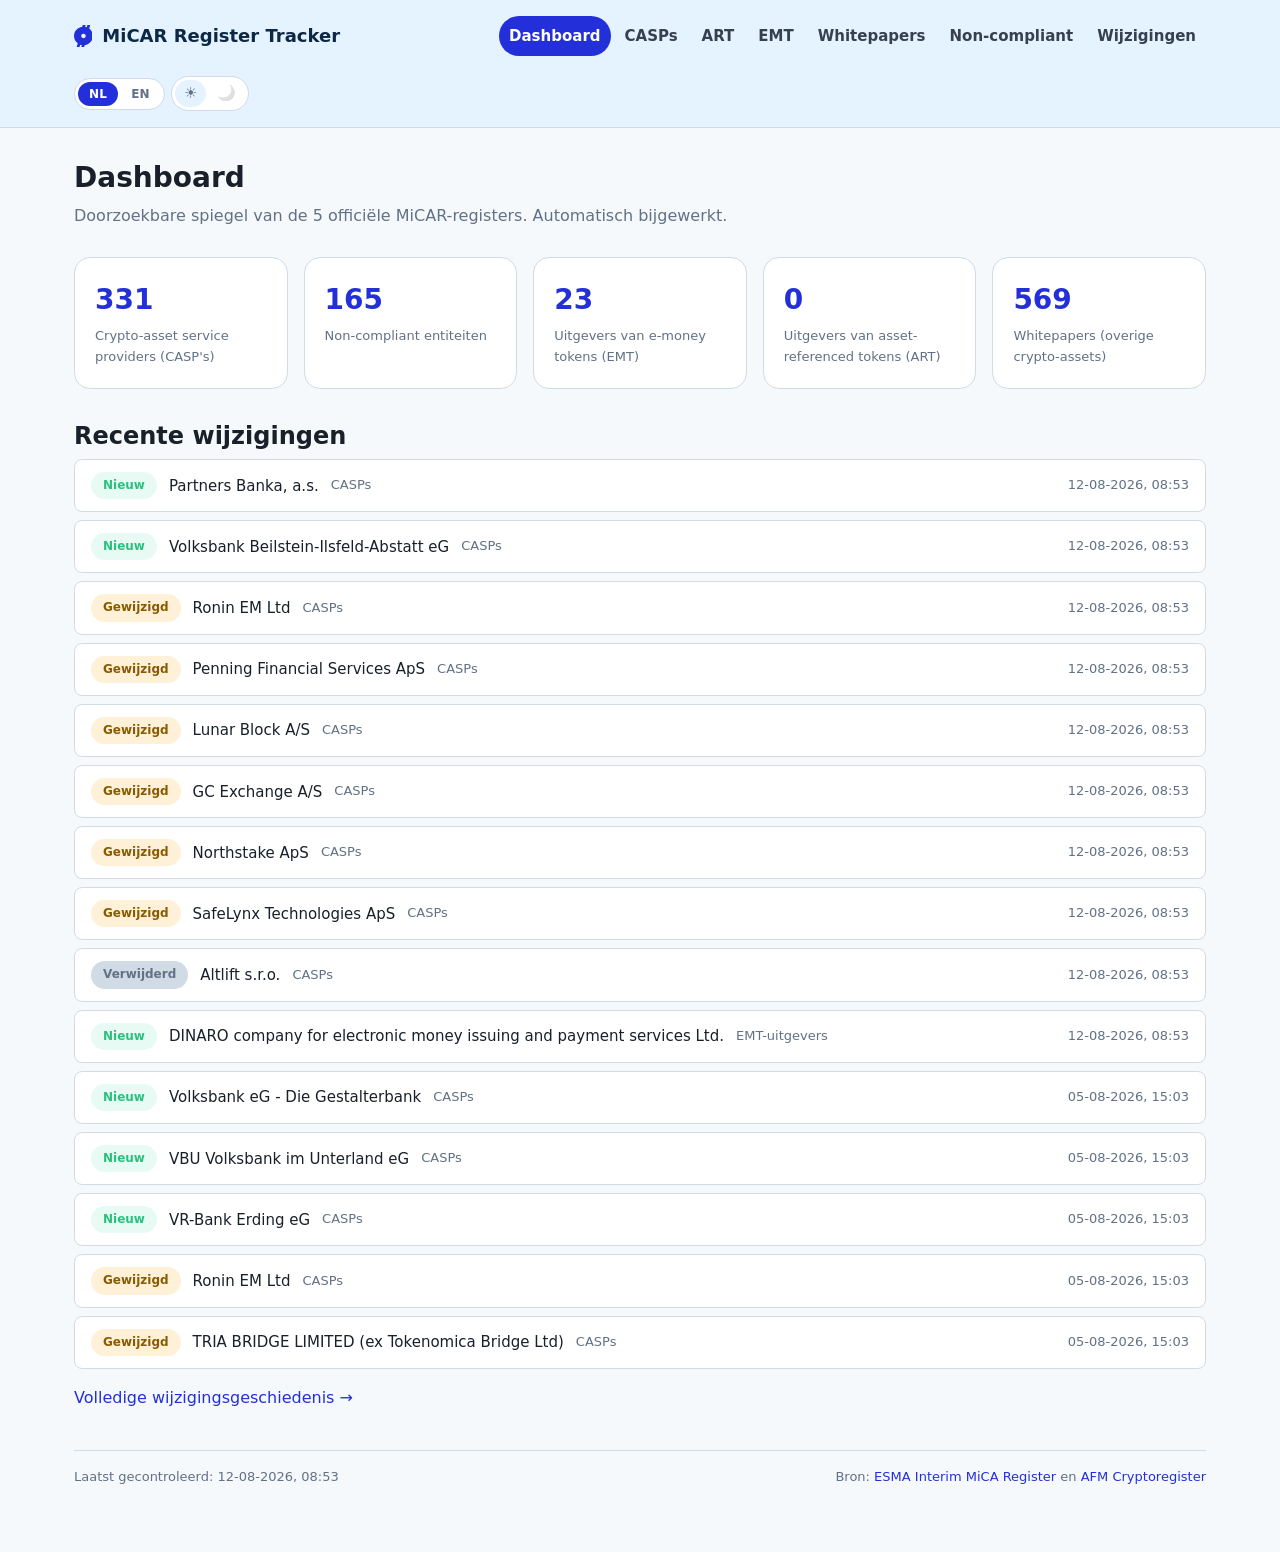
==== commit a8527aa4: "Add files via upload" ====
--- a/index.html
+++ b/index.html
@@ -45,8 +45,10 @@
       <a href="register.html?type=non_compliant" data-nav="non_compliant" data-i18n="nav.non_compliant">Non-compliant</a>
       <a href="changelog.html" data-nav="changelog" data-i18n="nav.changelog">Wijzigingen</a>
     </div>
-    <div id="theme-toggle-slot"></div>
-    <div id="lang-toggle-slot"></div>
+    <div class="header-controls">
+      <div id="lang-toggle-slot"></div>
+      <div id="theme-toggle-slot"></div>
+    </div>
   </div>
 </nav>
 
--- a/assets/css/style.css
+++ b/assets/css/style.css
@@ -106,17 +106,24 @@
 }
 .topnav__inner {
   max-width: 1180px; margin: 0 auto; padding: 16px 24px;
-  display: flex; align-items: center; gap: 24px; flex-wrap: wrap;
+  display: flex; align-items: center; gap: 20px; flex-wrap: wrap;
 }
 .topnav__brand { display: flex; align-items: center; gap: 10px; font-weight: 700; color: var(--color-space-blue); font-size: 1.125rem; }
 .topnav__brand svg { height: 22px; width: auto; }
 .topnav__links { display: flex; gap: 4px; flex-wrap: wrap; margin-left: auto; }
 .topnav__links a {
   color: var(--grey-600); font-weight: 600; font-size: .9375rem;
-  padding: 8px 14px; border-radius: var(--radius-pill); text-decoration: none;
+  padding: 8px 10px; border-radius: var(--radius-pill); text-decoration: none;
 }
 .topnav__links a:hover { background: var(--nav-hover-tint); }
 .topnav__links a.active { background: var(--color-primary); color: #fff; }
+
+/* Groups the NL/EN and ☀️/🌙 toggles so they always move together at the far
+   right of the nav, instead of being able to wrap apart independently (which
+   used to strand one of them alone on its own line). Side by side - language
+   toggle to the left of the theme toggle - whenever there's room; below
+   header-controls-stacked-breakpoint further down, they stack instead. */
+.header-controls { display: flex; align-items: center; gap: 6px; flex: none; }
 
 /* NL/EN language toggle, top right of the nav */
 .lang-toggle {
@@ -131,10 +138,10 @@
 .lang-toggle__btn:hover { color: var(--text); }
 .lang-toggle__btn.is-active { background: var(--color-primary); color: #fff; }
 
-/* Systeem/Licht/Donker theme toggle, same segmented-pill pattern as the NL/EN
-   lang-toggle above (and .page-size-toggle further down) - kept as its own
-   class rather than reusing .lang-toggle so the two independent toggles in
-   the topnav can be told apart/targeted separately if either needs to change. */
+/* ☀️/🌙 theme toggle, same segmented-pill pattern as the NL/EN lang-toggle
+   above (and .page-size-toggle further down) - kept as its own class rather
+   than reusing .lang-toggle so the two independent toggles in the topnav can
+   be told apart/targeted separately if either needs to change. */
 .theme-toggle {
   display: inline-flex; align-items: center; background: var(--surface); border: 1px solid var(--border);
   border-radius: var(--radius-pill); padding: 3px; gap: 2px; flex: none;
@@ -147,6 +154,16 @@
 }
 .theme-toggle__btn:hover { opacity: .85; }
 .theme-toggle__btn.is-active { background: var(--color-primary-lighter); opacity: 1; filter: none; }
+
+/* Below the nav's own max-width (1180px - see .topnav__inner), the language
+   and theme toggles no longer reliably fit on the same row as the nav links
+   without crowding/wrapping oddly - stack them instead, equal width, in the
+   same order (language above theme) rather than letting them wrap apart
+   unpredictably. */
+@media (max-width: 1180px) {
+  .header-controls { flex-direction: column; align-items: stretch; gap: 6px; width: 100%; max-width: 220px; }
+  .header-controls .lang-toggle, .header-controls .theme-toggle { display: flex; width: 100%; justify-content: center; }
+}
 
 /* Page header */
 .page-header { margin-bottom: 28px; }
